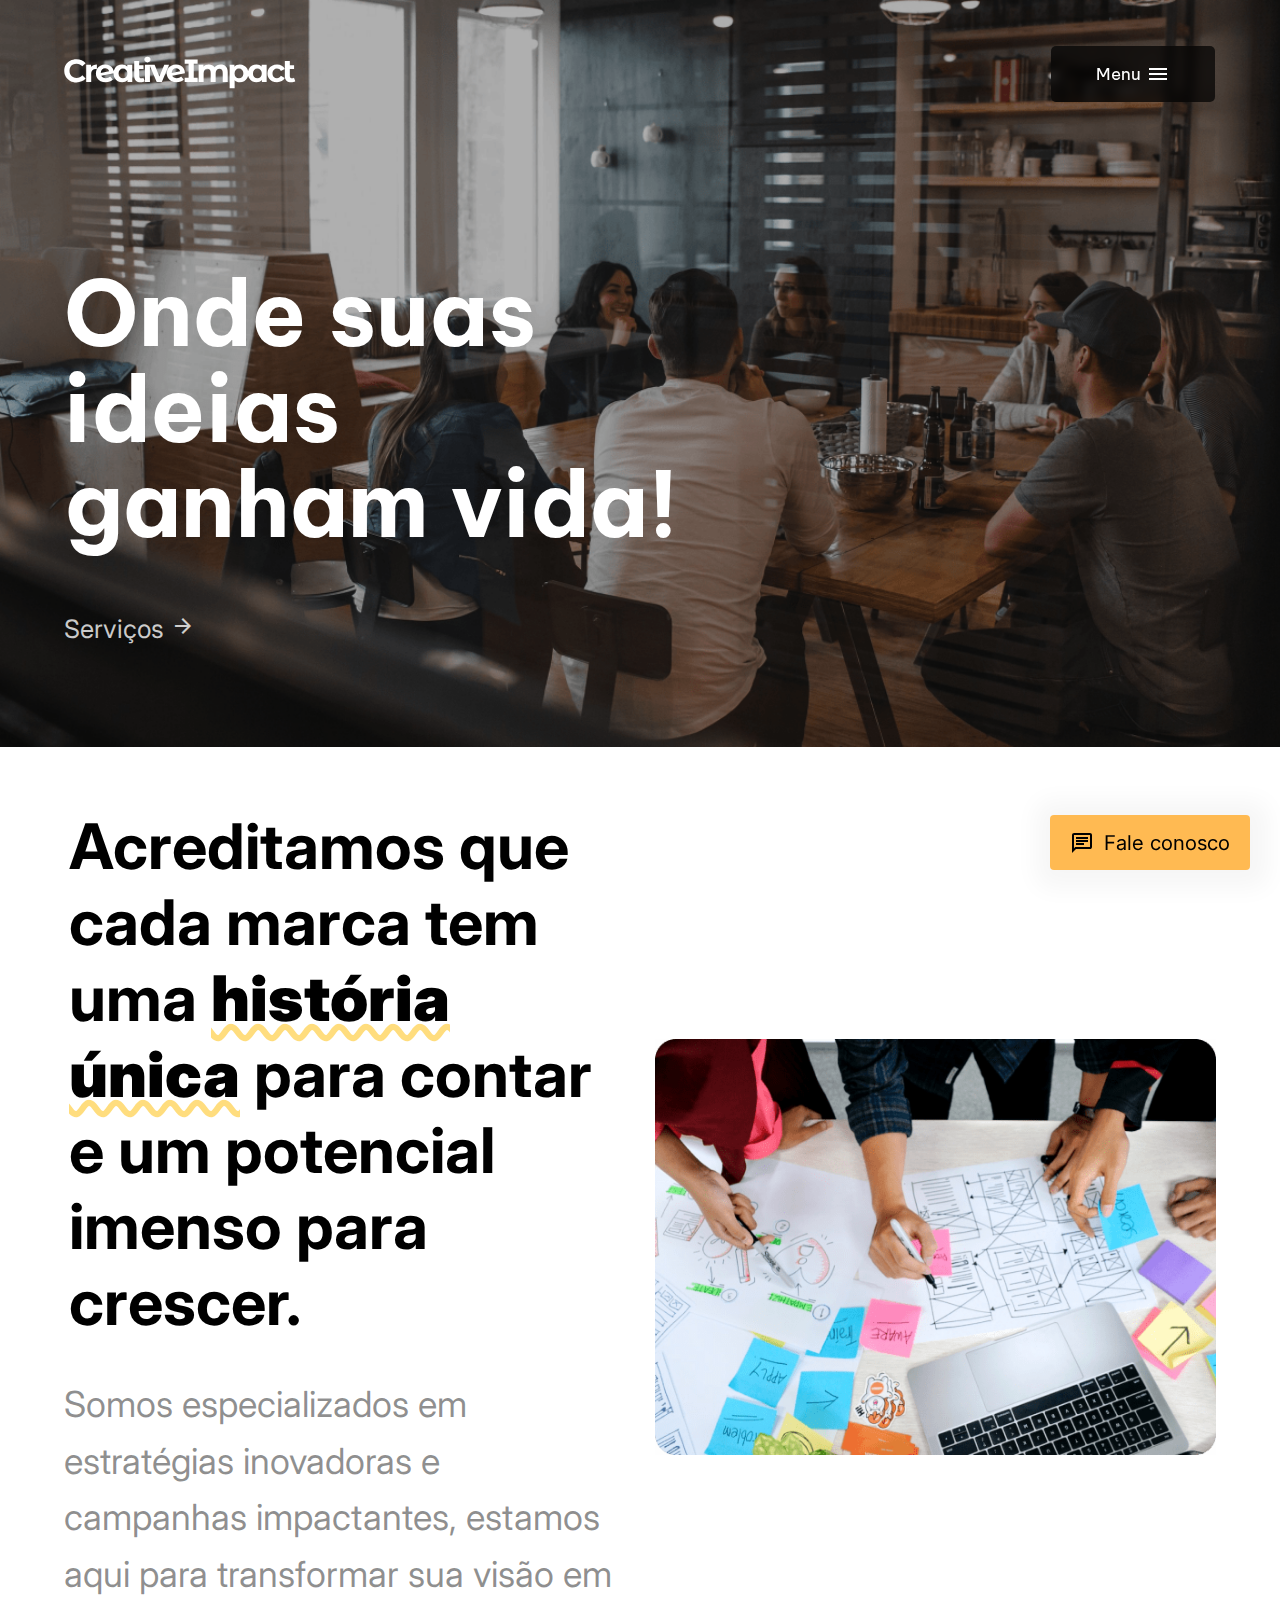
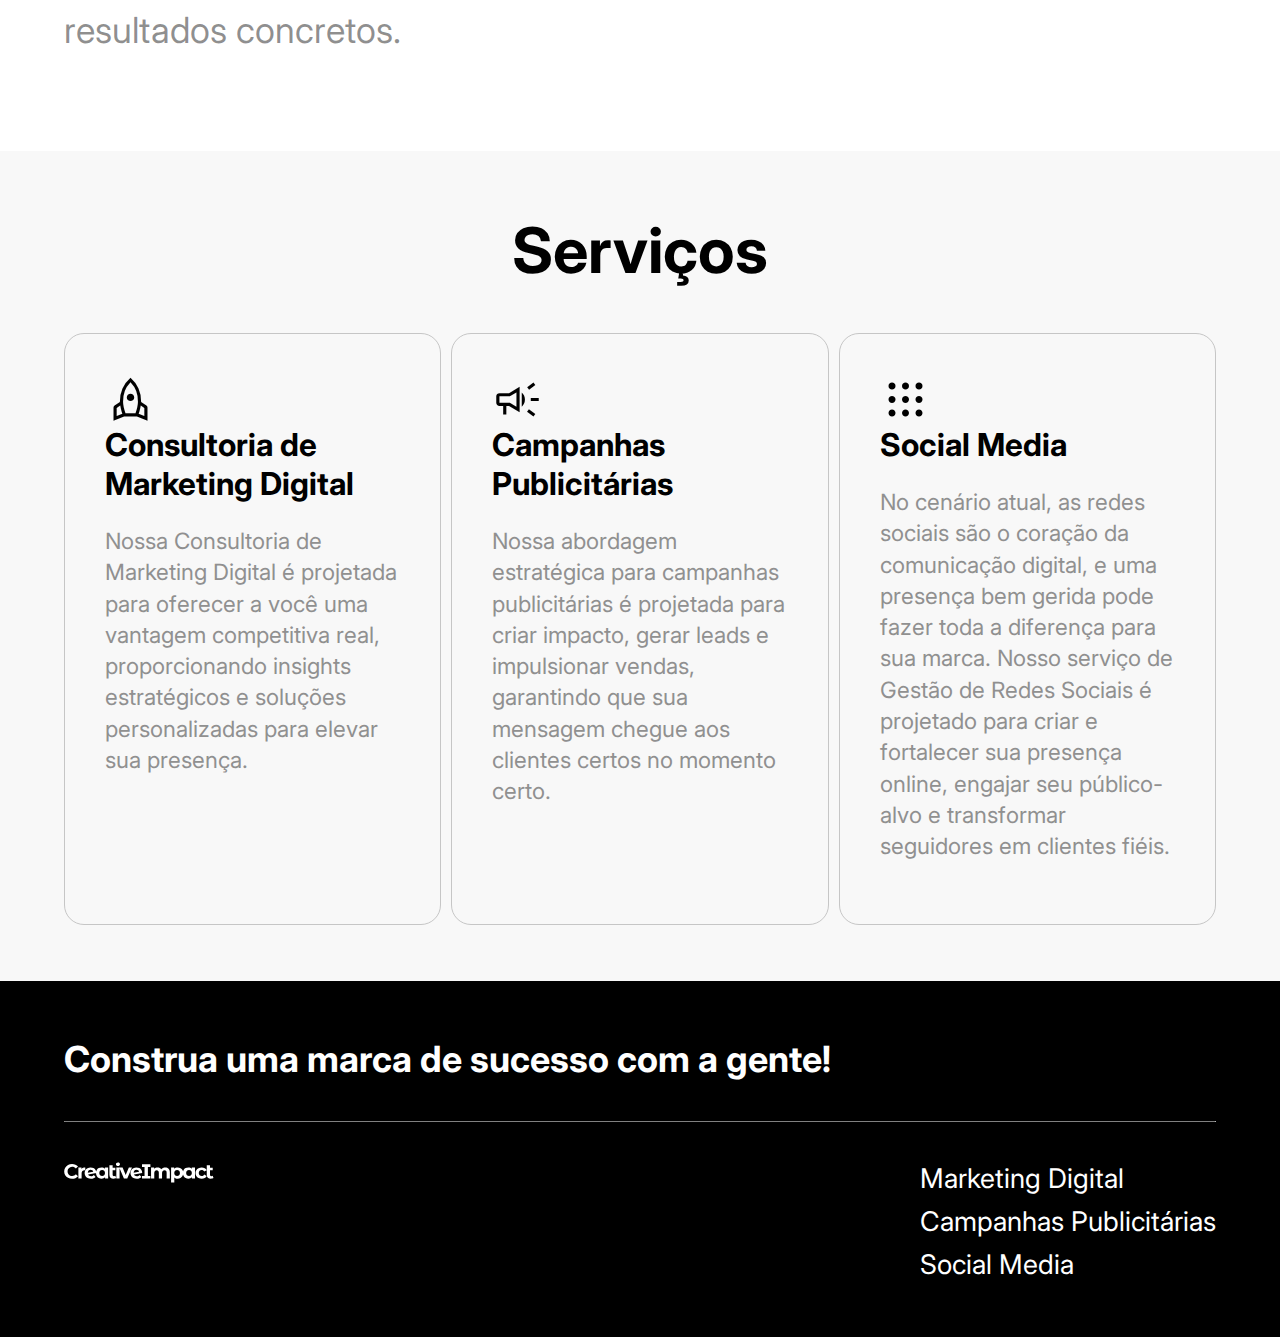
==== index.html @ 96830394 "first commit" ====
<!DOCTYPE html>
<html>
<head>
    <meta charset='utf-8'>
    <meta http-equiv='X-UA-Compatible' content='IE=edge'>
    <title>CreativeImpact | Agência de Marketing</title>
    <meta name='viewport' content='width=device-width, initial-scale=1'>
    <link rel='stylesheet' type='text/css' media='screen' href='style/main.css'>
    <link rel="stylesheet" href="https://fonts.googleapis.com/css2?family=Material+Symbols+Outlined:opsz,wght,FILL,GRAD@20..48,100..700,0..1,-50..200" />
</head>
<body>
    <div class="banner" id="home">
        <nav>
            <div class="logo-container">
                <img src="img/CreativeImpact-white.svg">
            </div>
            <div class="menu-container">
                <div class="menu-hamburger">
                    <p class="menu-hamburger-label">Menu</p>
                    <span class="menu-hamburger-icon material-symbols-outlined">
                        menu
                    </span>
                </div>
                <div class="navbar-link">
                    <a href="#" class="link active">Home</a>
                    <a href="./servicos/marketing-digital.html" class="link">Marketing Digital</a>
                    <a href="./servicos/campanhas-publicitarias.html" class="link">Campanhas Publicitárias</a>
                    <a href="./servicos/social-media.html" class="link">Social Media</a>
                </div>
            </div>
        </nav>
        <div class="banner-content">
            <h1 class="title">Onde suas ideias ganham vida!</h1>
            <div class="action-buttons">
                <a id="servicos-banner-button" class="action-button">
                    Serviços
                    <span class="material-symbols-outlined">
                        arrow_forward
                    </span>
                </a>
            </div>
        </div>
    </div>
    <main>
        <section>
            <div class="page-cta">
                <div class="container">
                    <h2 class="title">
                        Acreditamos que cada marca tem uma <strong>história única</strong> para contar e um potencial imenso para crescer. 
                    </h2>
                    <p class="desc">
                        Somos especializados em estratégias inovadoras e campanhas impactantes, estamos aqui para transformar sua visão em resultados concretos.
                    </p>
                </div>
                <div class="container">
                    <img src="img/home-cta-image.png" class="descriptive">
                </div>
            </div>
        </section>
        <section class="services">
            <h2 class="title">Serviços</h2>
            <div class="services-cards">
                <a href="/servicos/marketing-digital.html">
                    <div class="service-card">
                        <span class="material-symbols-outlined icon">
                            Rocket
                        </span>
                        <h4 class="title">Consultoria de Marketing Digital</h4>
                        <p class="info">Nossa Consultoria de Marketing Digital é projetada para oferecer a você uma vantagem competitiva real, proporcionando insights estratégicos e soluções personalizadas para elevar sua presença.</p>
                    </div>
                </a>
                <a href="/servicos/campanhas-publicitarias.html">
                    <div class="service-card">
                        <span class="material-symbols-outlined icon">
                            Campaign
                        </span>
                        <h4 class="title">Campanhas Publicitárias</h4>
                        <p class="info">Nossa abordagem estratégica para campanhas publicitárias é projetada para criar impacto, gerar leads e impulsionar vendas, garantindo que sua mensagem chegue aos clientes certos no momento certo.</p>
                    </div>
                </a>

                <a href="/servicos/social-media.html">
                    <div class="service-card">
                        <span class="material-symbols-outlined icon">
                            apps
                        </span>
                        <h4 class="title">Social Media</h4>
                        <p class="info">No cenário atual, as redes sociais são o coração da comunicação digital, e uma presença bem gerida pode fazer toda a diferença para sua marca. Nosso serviço de Gestão de Redes Sociais é projetado para criar e fortalecer sua presença online, engajar seu público-alvo e transformar seguidores em clientes fiéis.</p>
                    </div>
                </a>
            </div>
        </section>
    </main>
    <a href="" class="contact-button">
        <span class="material-symbols-outlined">
            chat
        </span>
        Fale conosco
    </a>
    <footer>
        <h1 class="footer-cta">Construa uma marca de sucesso com a gente!</h1>
        <hr />
        <div class="footer-content">
            <div class="footer-logo">
                <img src="img/CreativeImpact-white.svg">
            </div>
            <div class="footer-links">
                <a href="./servicos/marketing-digital.html">Marketing Digital</a>
                <a href="./servicos/campanhas-publicitarias.html">Campanhas Publicitárias</a>
                <a href="./servicos/social-media.html">Social Media</a>
            </div>
        </div>
    </footer>
    <script src='script/menu.js'></script>
</body>
</html>
---- style/main.css ----
@import url('https://fonts.googleapis.com/css2?family=Be+Vietnam+Pro:wght@400;500;600;700;800&family=Inter:wght@400;500;600;700;800&display=swap');
@import 'banners.css';
@import 'navbar.css';
@import 'sections.css';


:root{
    --primary-font: 'Be Vietnam Pro', sans-serif;
    --secondary-font: 'Inter', sans-serif;

    --main-padding: 56px 64px;
    --horizontal-padding: 64px;
    --vertical-padding: 56px;

    --primary-color: #FFBA52;
}

body, html{
    margin: 0;
    padding: 0;
    scroll-behavior: smooth;
    box-sizing: border-box;
    font-size: calc(12px + 0.390625vw);
    font-family: var(--secondary-font);
}

a {
    text-decoration: none;
}

::selection{
    background: var(--primary-color);
    color: #000000;
}

@media screen and (max-width: 720px) {
    :root{
        --main-padding: 30px 32px;
        --horizontal-padding: 32px;
        --vertical-padding: 30px;
    }
}

.clearvision{
    background: #FFC736;
}

.greenfit {
    background: #72D542;
}

.trindade {
    background: #F4B490;
}

.michele-cortinas {
    background: #262626;
    color: #FFFFFF;
}

.cta-button{
    background: var(--primary-color);
    color: #000000;
    padding: 10px 20px;
    font-size: 1.2rem;
    border-radius: 30px;
    margin: 0;
}

.contact-button{
    background: var(--primary-color);
    color: #000000;
    z-index: 1000;
    font-size: 1.2rem;
    border-radius: 4px;
    position: fixed;
    bottom: 30px;
    right: 30px;
    padding: 15px 20px;
    display: flex;
    box-shadow: 2px 2px 25px 16px rgba(0, 0, 0, .04);
    align-items: center;
    gap: 10px;
}
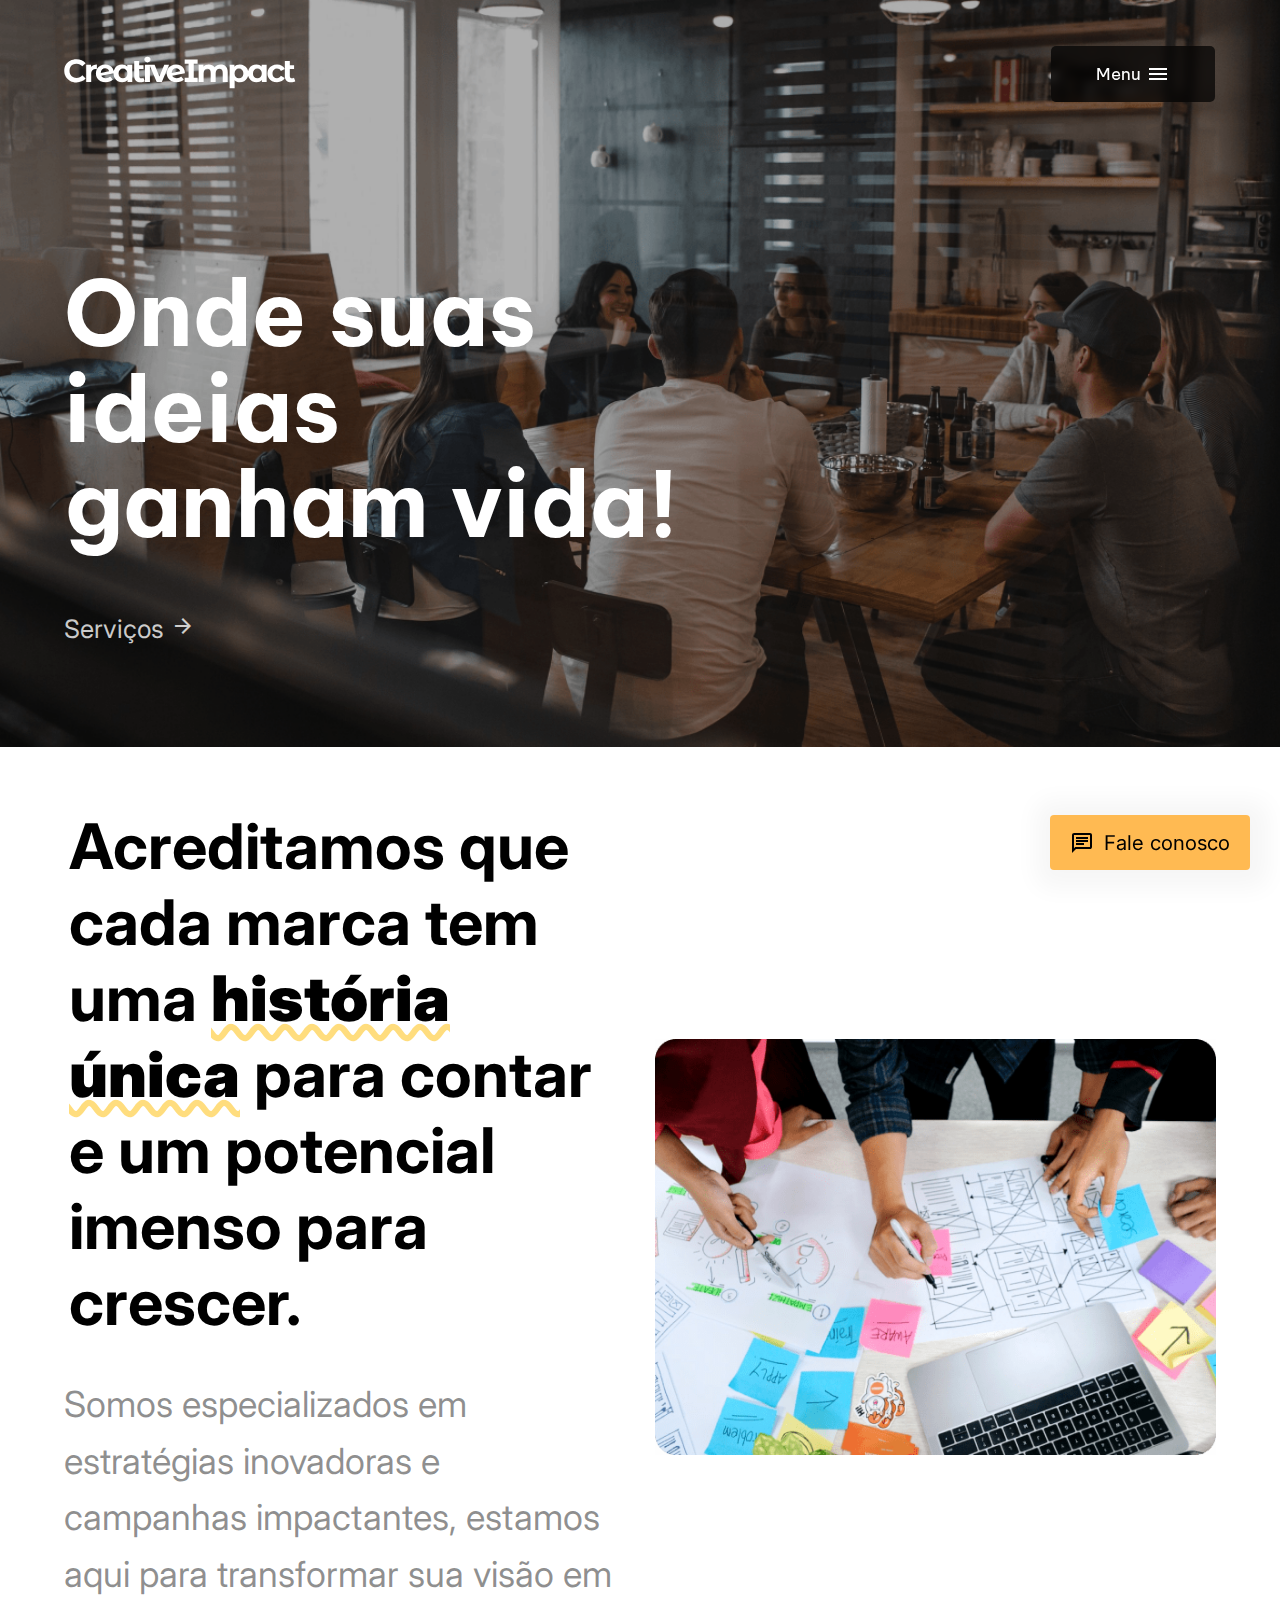
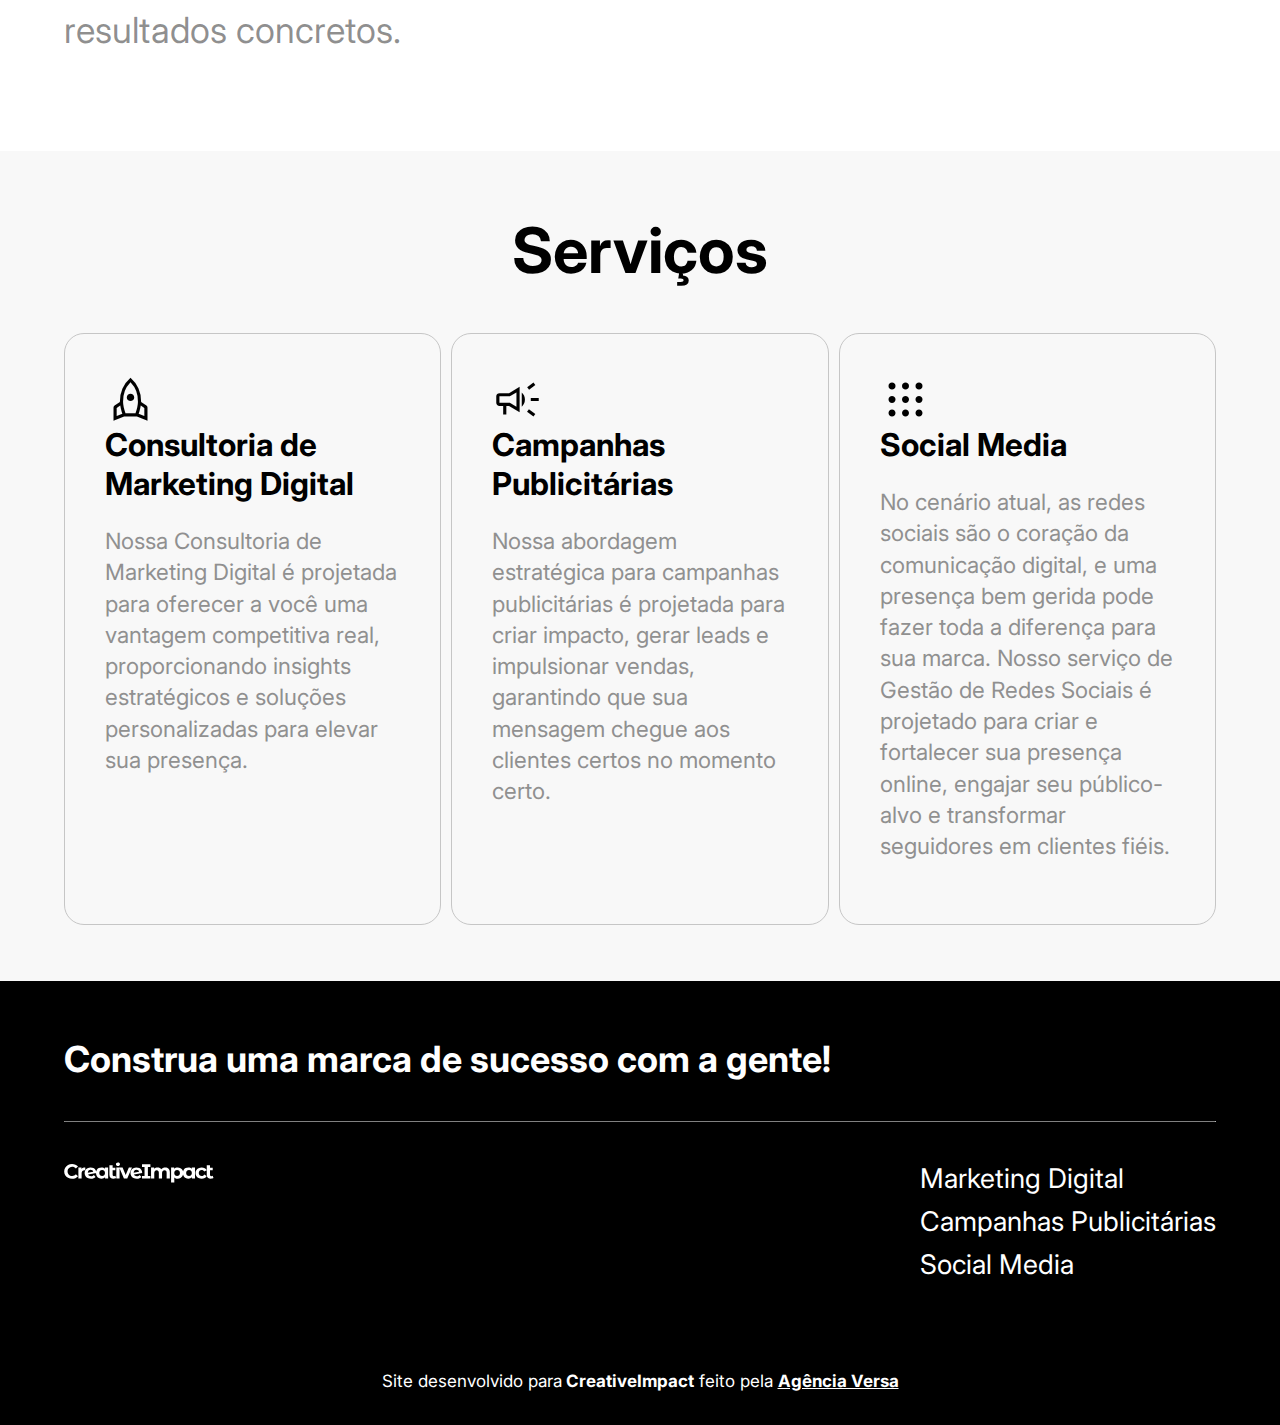
==== commit 123c3036: "feat: footer company" ====
--- a/index.html
+++ b/index.html
@@ -111,6 +111,9 @@
             </div>
         </div>
     </footer>
+    <div class="footer-company">
+        <p>Site desenvolvido para<strong> CreativeImpact</strong> feito pela <a style="text-decoration: underline;" href="https://agenciaversa.com.br"><strong>Agência Versa</strong></a></p>
+    </div>
     <script src='script/menu.js'></script>
 </body>
 </html>